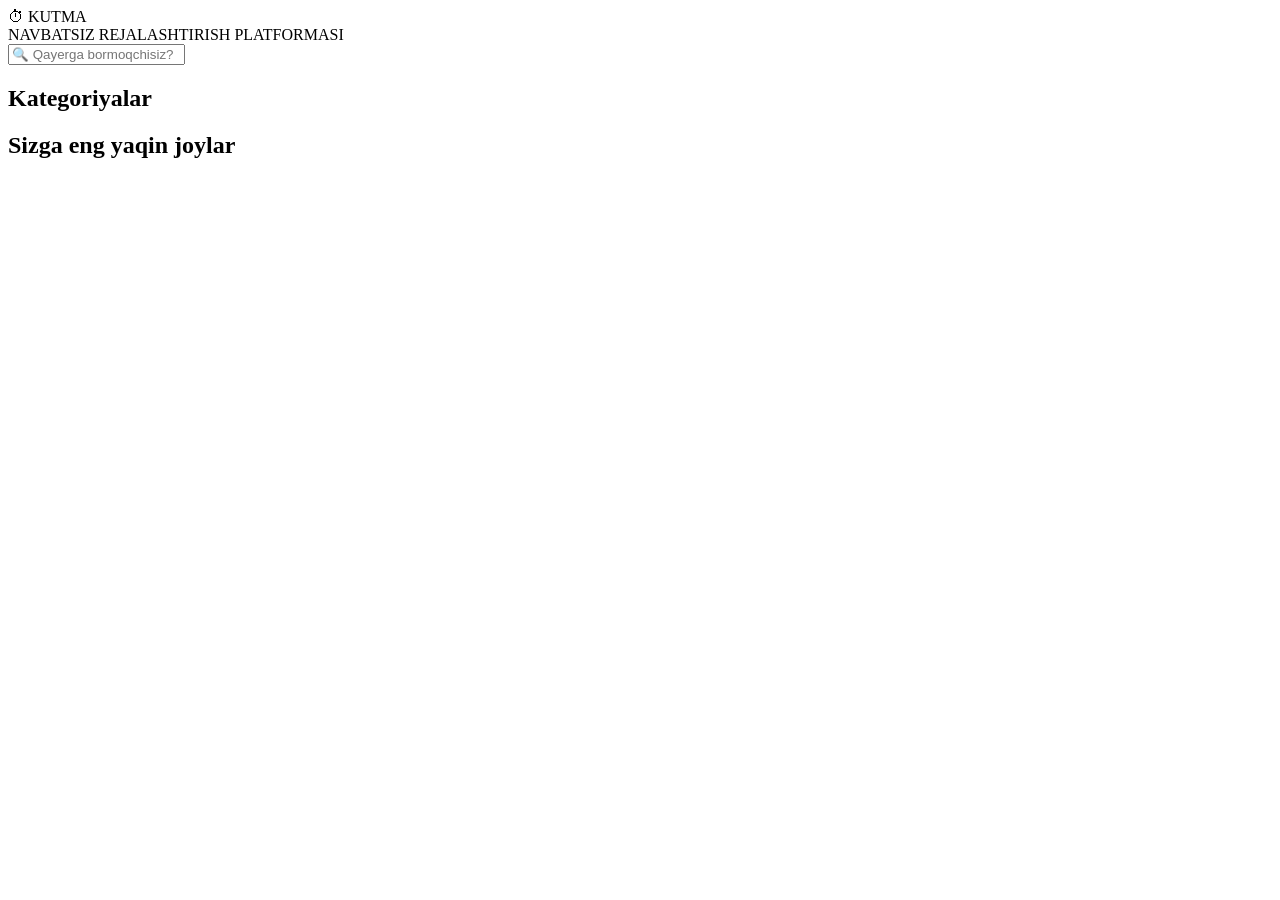
==== index.html @ e5842787 "Add files via upload" ====
<!DOCTYPE html>
<html lang="uz">
<head>
  <meta charset="UTF-8">
  <meta name="viewport" content="width=device-width, initial-scale=1.0">
  <title>KUTMA — Navbatsiz rejalashtirish platformasi</title>
  <link rel="stylesheet" href="style.css">
</head>
<body>
  <div class="ilova">
    <header class="sarlavha">
      <div class="logo">⏱ KUTMA</div>
      <div class="logo-izoh">NAVBATSIZ REJALASHTIRISH PLATFORMASI</div>
      <input id="qidiruv" class="qidiruv" type="text" placeholder="🔍 Qayerga bormoqchisiz?">
    </header>

    <section class="bolim">
      <h2>Kategoriyalar</h2>
      <div id="kategoriyalar" class="kategoriyalar"></div>
    </section>

    <section class="bolim">
      <h2>Sizga eng yaqin joylar</h2>
      <div id="joylar"></div>
    </section>
  </div>

  <script src="data.js"></script>
  <script src="app.js"></script>
</body>
</html>
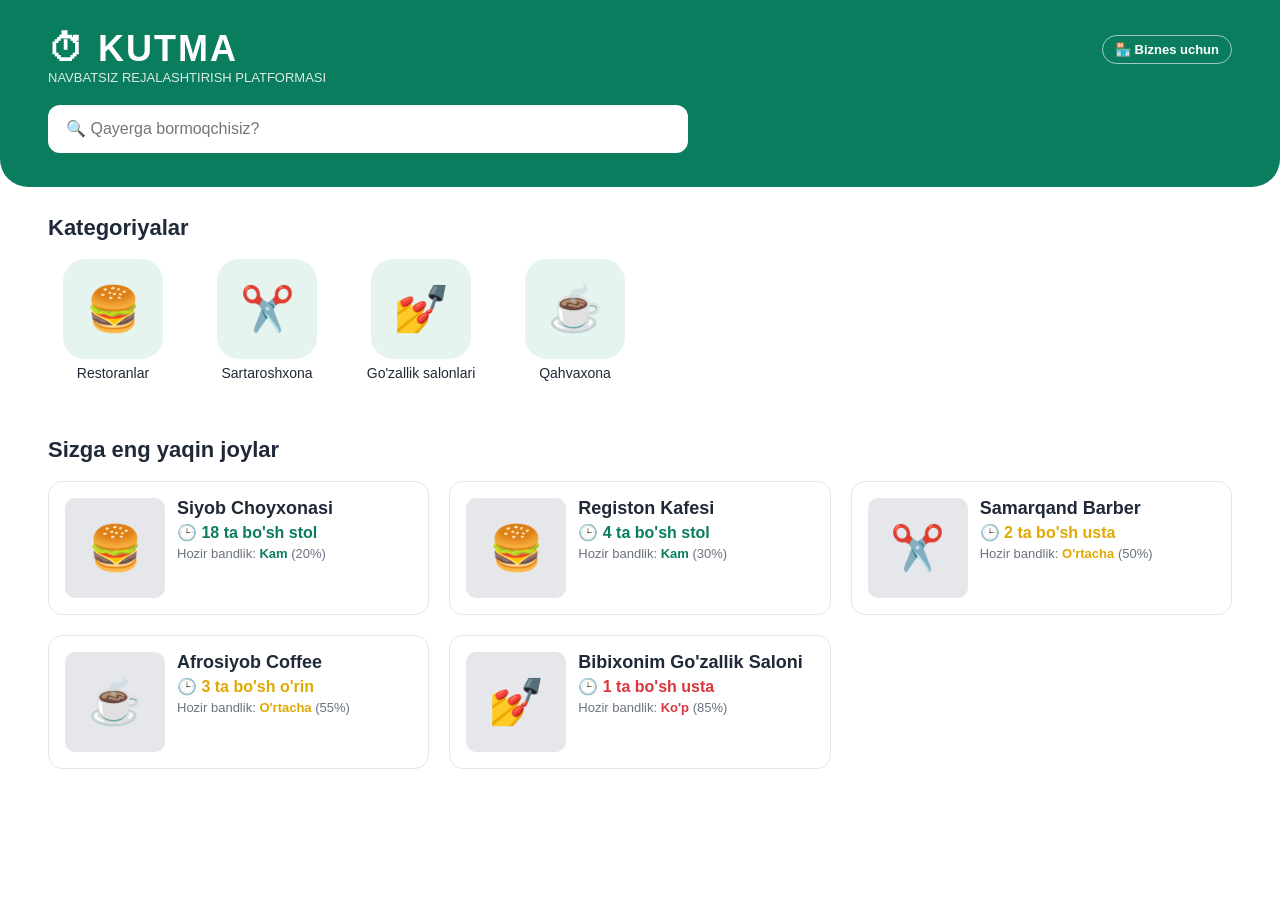
==== commit 82780be5: "Rename index.html to index.html" ====
--- a/index.html
+++ b/index.html
@@ -9,7 +9,10 @@
 <body>
   <div class="ilova">
     <header class="sarlavha">
-      <div class="logo">⏱ KUTMA</div>
+      <div class="sarlavha-qator">
+        <div class="logo">⏱ KUTMA</div>
+        <a class="biznes-havola" href="admin.html">🏪 Biznes uchun</a>
+      </div>
       <div class="logo-izoh">NAVBATSIZ REJALASHTIRISH PLATFORMASI</div>
       <input id="qidiruv" class="qidiruv" type="text" placeholder="🔍 Qayerga bormoqchisiz?">
     </header>
--- a/style.css
+++ b/style.css
@@ -0,0 +1,256 @@
+:root {
+  --yashil: #0b7d5f;
+  --yashil-toq: #075e47;
+  --yashil-och: #e6f4ef;
+  --sariq: #e0a800;
+  --qizil: #d9363e;
+  --kulrang: #6b7280;
+  --fon: #f3f7f5;
+}
+
+* { box-sizing: border-box; margin: 0; padding: 0; }
+
+body {
+  font-family: "Segoe UI", Roboto, Arial, sans-serif;
+  background: var(--fon);
+  color: #1f2937;
+}
+
+.ilova {
+  max-width: 480px;
+  margin: 0 auto;
+  min-height: 100vh;
+  background: #fff;
+  padding-bottom: 90px;
+}
+
+/* Sarlavha */
+.sarlavha {
+  background: var(--yashil);
+  color: #fff;
+  padding: 18px 16px 20px;
+  border-radius: 0 0 20px 20px;
+}
+.logo { font-size: 26px; font-weight: 800; letter-spacing: 2px; }
+.logo-izoh { font-size: 11px; opacity: .85; margin-bottom: 14px; }
+
+.qidiruv {
+  width: 100%;
+  padding: 12px 14px;
+  border: none;
+  border-radius: 12px;
+  font-size: 15px;
+  outline: none;
+}
+
+/* Bo'limlar */
+.bolim { padding: 16px; }
+.bolim h2 { font-size: 17px; margin-bottom: 12px; }
+
+/* Kategoriyalar */
+.kategoriyalar { display: flex; gap: 10px; overflow-x: auto; }
+.kategoriya {
+  flex: 0 0 80px;
+  text-align: center;
+  cursor: pointer;
+  font-size: 11px;
+}
+.kategoriya .belgi {
+  width: 64px; height: 64px;
+  margin: 0 auto 6px;
+  display: flex; align-items: center; justify-content: center;
+  font-size: 30px;
+  background: var(--yashil-och);
+  border-radius: 16px;
+  border: 2px solid transparent;
+}
+.kategoriya.faol .belgi { border-color: var(--yashil); }
+
+/* Joy kartochkasi */
+.karta {
+  display: flex;
+  gap: 12px;
+  padding: 12px;
+  margin-bottom: 12px;
+  border: 1px solid #e5e7eb;
+  border-radius: 14px;
+  cursor: pointer;
+  text-decoration: none;
+  color: inherit;
+  transition: .2s;
+}
+.karta:hover { border-color: var(--yashil); background: var(--yashil-och); }
+.karta-rasm {
+  width: 80px; height: 80px;
+  border-radius: 10px;
+  background: #e5e7eb;
+  display: flex; align-items: center; justify-content: center;
+  font-size: 34px;
+  flex-shrink: 0;
+}
+.karta h3 { font-size: 16px; margin-bottom: 4px; }
+.karta .bosh { font-weight: 600; margin-bottom: 4px; }
+.karta .izoh { font-size: 13px; color: var(--kulrang); }
+
+.kam { color: var(--yashil); }
+.ortacha { color: var(--sariq); }
+.kop { color: var(--qizil); }
+
+/* Joy sahifasi */
+.orqaga { color: #fff; text-decoration: none; font-size: 22px; }
+.joy-rasm {
+  height: 170px;
+  background: #e5e7eb;
+  display: flex; align-items: center; justify-content: center;
+  font-size: 70px;
+}
+.blok {
+  border: 1px solid #e5e7eb;
+  border-radius: 14px;
+  padding: 14px;
+  margin-bottom: 14px;
+}
+.blok h3 { font-size: 16px; margin-bottom: 10px; display: flex; justify-content: space-between; }
+
+.menyu-qator {
+  display: flex; justify-content: space-between;
+  padding: 10px 0;
+  border-bottom: 1px solid #f0f0f0;
+}
+.menyu-qator:last-child { border-bottom: none; }
+.holat-bor { color: var(--yashil); font-weight: 600; }
+.holat-yoq { color: var(--qizil); font-weight: 600; }
+
+.tugma {
+  display: block;
+  width: 100%;
+  padding: 15px;
+  background: var(--yashil);
+  color: #fff;
+  border: none;
+  border-radius: 14px;
+  font-size: 17px;
+  font-weight: 700;
+  text-align: center;
+  text-decoration: none;
+  cursor: pointer;
+}
+.tugma:hover { background: var(--yashil-toq); }
+.tugma small { display: block; font-weight: 400; font-size: 12px; opacity: .85; }
+
+.pastki {
+  position: fixed;
+  bottom: 0; left: 50%;
+  transform: translateX(-50%);
+  width: 100%; max-width: 480px;
+  padding: 12px 16px;
+  background: #fff;
+  border-top: 1px solid #e5e7eb;
+}
+
+/* ===== Noutbuk va kompyuter uchun (ekran 900px dan keng) ===== */
+@media (min-width: 900px) {
+  body { background: var(--fon); }
+  .ilova {
+    max-width: 1280px;
+    box-shadow: 0 0 30px rgba(0,0,0,.06);
+  }
+
+  .sarlavha {
+    padding: 28px 48px 34px;
+    border-radius: 0 0 28px 28px;
+  }
+  .logo { font-size: 36px; }
+  .logo-izoh { font-size: 13px; margin-bottom: 20px; }
+  .qidiruv { max-width: 640px; padding: 15px 18px; font-size: 16px; }
+  .orqaga { font-size: 20px; }
+
+  .bolim { padding: 28px 48px; }
+  .bolim h2 { font-size: 22px; margin-bottom: 18px; }
+
+  /* Kategoriyalar kattaroq */
+  .kategoriyalar { gap: 24px; overflow: visible; }
+  .kategoriya { flex: 0 0 130px; font-size: 14px; }
+  .kategoriya .belgi { width: 100px; height: 100px; font-size: 44px; border-radius: 22px; }
+
+  /* Joylar 3 ustunda */
+  #joylar {
+    display: grid;
+    grid-template-columns: repeat(3, 1fr);
+    gap: 20px;
+  }
+  .karta { margin-bottom: 0; padding: 16px; }
+  .karta-rasm { width: 100px; height: 100px; font-size: 44px; }
+  .karta h3 { font-size: 18px; }
+
+  /* Joy sahifasi: grafik va menyu yonma-yon */
+  .joy-rasm { height: 200px; font-size: 90px; }
+  .bloklar {
+    display: grid;
+    grid-template-columns: 3fr 2fr;
+    gap: 20px;
+    align-items: start;
+  }
+  .blok { padding: 20px; }
+
+  .pastki { max-width: 1280px; padding: 16px 48px; }
+  .pastki .tugma { max-width: 420px; margin-left: auto; }
+}
+
+/* O'rta ekranlar (planshet) — 2 ustun */
+@media (min-width: 900px) and (max-width: 1150px) {
+  #joylar { grid-template-columns: repeat(2, 1fr); }
+}
+
+/* ===== Sarlavhadagi "Biznes uchun" havolasi ===== */
+.sarlavha-qator { display: flex; justify-content: space-between; align-items: center; }
+.biznes-havola {
+  color: #fff; text-decoration: none; font-size: 13px; font-weight: 600;
+  border: 1px solid rgba(255,255,255,.6); padding: 6px 12px; border-radius: 20px;
+}
+.biznes-havola:hover { background: rgba(255,255,255,.15); }
+
+/* ===== ADMIN PANEL ===== */
+.admin { max-width: 1280px; margin: 0 auto; min-height: 100vh; background: #fff; }
+.admin .sarlavha { border-radius: 0; }
+.admin-tanlov {
+  padding: 10px 12px; border-radius: 10px; border: none;
+  font-size: 15px; margin-top: 6px; min-width: 260px;
+}
+.statlar { display: grid; grid-template-columns: repeat(3, 1fr); gap: 14px; margin-bottom: 18px; }
+.stat {
+  background: var(--yashil-och); border-radius: 14px; padding: 16px;
+}
+.stat .raqam { font-size: 28px; font-weight: 800; color: var(--yashil); }
+.stat .nomi { font-size: 13px; color: var(--kulrang); }
+
+.hisoblagich { display: flex; align-items: center; gap: 16px; }
+.hisoblagich button {
+  width: 48px; height: 48px; border-radius: 12px; border: none;
+  background: var(--yashil); color: #fff; font-size: 26px; cursor: pointer;
+}
+.hisoblagich button:hover { background: var(--yashil-toq); }
+.hisoblagich .son { font-size: 32px; font-weight: 800; min-width: 110px; text-align: center; }
+
+.almashtirgich {
+  padding: 6px 14px; border-radius: 20px; border: none; cursor: pointer;
+  font-weight: 600; font-size: 13px;
+}
+.almashtirgich.bor { background: var(--yashil-och); color: var(--yashil); }
+.almashtirgich.yoq { background: #fdecec; color: var(--qizil); }
+
+.xabar {
+  position: fixed; bottom: 24px; left: 50%; transform: translateX(-50%);
+  background: #1f2937; color: #fff; padding: 12px 20px; border-radius: 12px;
+  opacity: 0; transition: .3s; pointer-events: none;
+}
+.xabar.korin { opacity: 1; }
+
+@media (min-width: 900px) {
+  .admin .bolim { padding: 28px 48px; }
+  .admin-grid { display: grid; grid-template-columns: 1fr 1fr; gap: 20px; align-items: start; }
+}
+@media (max-width: 600px) {
+  .statlar { grid-template-columns: 1fr 1fr 1fr; gap: 8px; }
+  .stat .raqam { font-size: 20px; }
+}
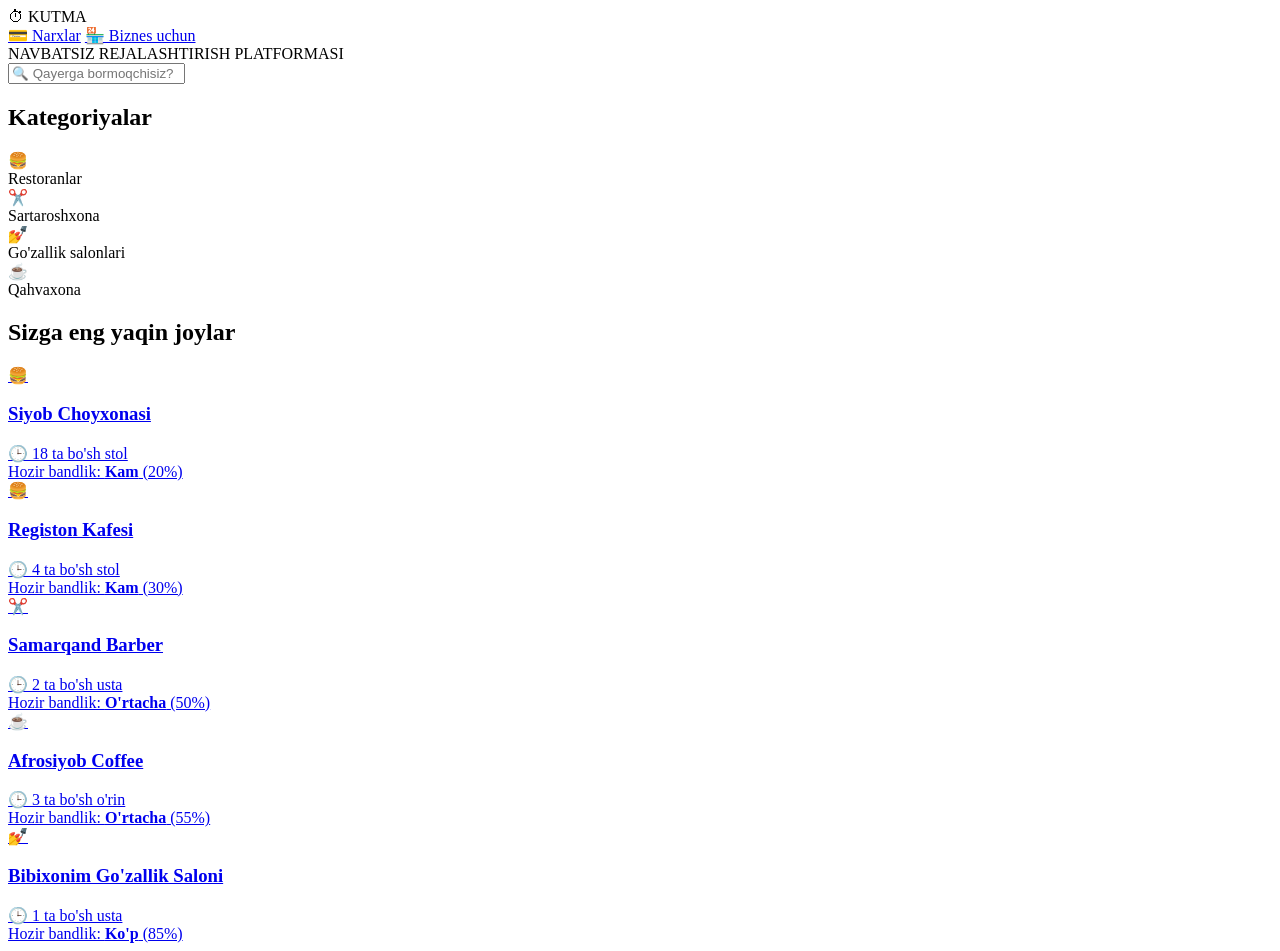
==== commit 11657459: "Update index.html" ====
--- a/index.html
+++ b/index.html
@@ -11,7 +11,10 @@
     <header class="sarlavha">
       <div class="sarlavha-qator">
         <div class="logo">⏱ KUTMA</div>
-        <a class="biznes-havola" href="admin.html">🏪 Biznes uchun</a>
+        <div>
+          <a class="biznes-havola" href="pricing.html">💳 Narxlar</a>
+          <a class="biznes-havola" href="admin.html">🏪 Biznes uchun</a>
+        </div>
       </div>
       <div class="logo-izoh">NAVBATSIZ REJALASHTIRISH PLATFORMASI</div>
       <input id="qidiruv" class="qidiruv" type="text" placeholder="🔍 Qayerga bormoqchisiz?">
--- a/style.css
+++ b/style.css
@@ -1,256 +1,19 @@
-:root {
-  --yashil: #0b7d5f;
-  --yashil-toq: #075e47;
-  --yashil-och: #e6f4ef;
-  --sariq: #e0a800;
-  --qizil: #d9363e;
-  --kulrang: #6b7280;
-  --fon: #f3f7f5;
+/* ===== NARXLAR SAHIFASI ===== */
+.narx-grid { display: grid; grid-template-columns: 1fr; gap: 16px; }
+.narx-karta {
+  border: 2px solid #e5e7eb; border-radius: 18px; padding: 22px;
+  text-align: center; background: #fff;
 }
-
-* { box-sizing: border-box; margin: 0; padding: 0; }
-
-body {
-  font-family: "Segoe UI", Roboto, Arial, sans-serif;
-  background: var(--fon);
-  color: #1f2937;
+.narx-karta.asosiy { border-color: var(--yashil); background: var(--yashil-och); }
+.narx-belgi { font-size: 44px; margin-bottom: 6px; }
+.belgi-yozuv {
+  display: inline-block; background: var(--yashil); color: #fff;
+  padding: 4px 14px; border-radius: 20px; font-size: 12px; font-weight: 700; margin-bottom: 10px;
 }
-
-.ilova {
-  max-width: 480px;
-  margin: 0 auto;
-  min-height: 100vh;
-  background: #fff;
-  padding-bottom: 90px;
+.narx-karta h3 { font-size: 17px; margin-bottom: 8px; }
+.narx { font-size: 30px; font-weight: 800; color: var(--yashil); margin: 8px 0; }
+.narx span { font-size: 15px; font-weight: 500; color: var(--kulrang); }
+.narx-karta ul { list-style: none; text-align: left; margin: 14px 0 18px; line-height: 1.9; }
+@media (min-width: 900px) {
+  .narx-grid { grid-template-columns: 1fr 1fr; gap: 24px; }
 }
-
-/* Sarlavha */
-.sarlavha {
-  background: var(--yashil);
-  color: #fff;
-  padding: 18px 16px 20px;
-  border-radius: 0 0 20px 20px;
-}
-.logo { font-size: 26px; font-weight: 800; letter-spacing: 2px; }
-.logo-izoh { font-size: 11px; opacity: .85; margin-bottom: 14px; }
-
-.qidiruv {
-  width: 100%;
-  padding: 12px 14px;
-  border: none;
-  border-radius: 12px;
-  font-size: 15px;
-  outline: none;
-}
-
-/* Bo'limlar */
-.bolim { padding: 16px; }
-.bolim h2 { font-size: 17px; margin-bottom: 12px; }
-
-/* Kategoriyalar */
-.kategoriyalar { display: flex; gap: 10px; overflow-x: auto; }
-.kategoriya {
-  flex: 0 0 80px;
-  text-align: center;
-  cursor: pointer;
-  font-size: 11px;
-}
-.kategoriya .belgi {
-  width: 64px; height: 64px;
-  margin: 0 auto 6px;
-  display: flex; align-items: center; justify-content: center;
-  font-size: 30px;
-  background: var(--yashil-och);
-  border-radius: 16px;
-  border: 2px solid transparent;
-}
-.kategoriya.faol .belgi { border-color: var(--yashil); }
-
-/* Joy kartochkasi */
-.karta {
-  display: flex;
-  gap: 12px;
-  padding: 12px;
-  margin-bottom: 12px;
-  border: 1px solid #e5e7eb;
-  border-radius: 14px;
-  cursor: pointer;
-  text-decoration: none;
-  color: inherit;
-  transition: .2s;
-}
-.karta:hover { border-color: var(--yashil); background: var(--yashil-och); }
-.karta-rasm {
-  width: 80px; height: 80px;
-  border-radius: 10px;
-  background: #e5e7eb;
-  display: flex; align-items: center; justify-content: center;
-  font-size: 34px;
-  flex-shrink: 0;
-}
-.karta h3 { font-size: 16px; margin-bottom: 4px; }
-.karta .bosh { font-weight: 600; margin-bottom: 4px; }
-.karta .izoh { font-size: 13px; color: var(--kulrang); }
-
-.kam { color: var(--yashil); }
-.ortacha { color: var(--sariq); }
-.kop { color: var(--qizil); }
-
-/* Joy sahifasi */
-.orqaga { color: #fff; text-decoration: none; font-size: 22px; }
-.joy-rasm {
-  height: 170px;
-  background: #e5e7eb;
-  display: flex; align-items: center; justify-content: center;
-  font-size: 70px;
-}
-.blok {
-  border: 1px solid #e5e7eb;
-  border-radius: 14px;
-  padding: 14px;
-  margin-bottom: 14px;
-}
-.blok h3 { font-size: 16px; margin-bottom: 10px; display: flex; justify-content: space-between; }
-
-.menyu-qator {
-  display: flex; justify-content: space-between;
-  padding: 10px 0;
-  border-bottom: 1px solid #f0f0f0;
-}
-.menyu-qator:last-child { border-bottom: none; }
-.holat-bor { color: var(--yashil); font-weight: 600; }
-.holat-yoq { color: var(--qizil); font-weight: 600; }
-
-.tugma {
-  display: block;
-  width: 100%;
-  padding: 15px;
-  background: var(--yashil);
-  color: #fff;
-  border: none;
-  border-radius: 14px;
-  font-size: 17px;
-  font-weight: 700;
-  text-align: center;
-  text-decoration: none;
-  cursor: pointer;
-}
-.tugma:hover { background: var(--yashil-toq); }
-.tugma small { display: block; font-weight: 400; font-size: 12px; opacity: .85; }
-
-.pastki {
-  position: fixed;
-  bottom: 0; left: 50%;
-  transform: translateX(-50%);
-  width: 100%; max-width: 480px;
-  padding: 12px 16px;
-  background: #fff;
-  border-top: 1px solid #e5e7eb;
-}
-
-/* ===== Noutbuk va kompyuter uchun (ekran 900px dan keng) ===== */
-@media (min-width: 900px) {
-  body { background: var(--fon); }
-  .ilova {
-    max-width: 1280px;
-    box-shadow: 0 0 30px rgba(0,0,0,.06);
-  }
-
-  .sarlavha {
-    padding: 28px 48px 34px;
-    border-radius: 0 0 28px 28px;
-  }
-  .logo { font-size: 36px; }
-  .logo-izoh { font-size: 13px; margin-bottom: 20px; }
-  .qidiruv { max-width: 640px; padding: 15px 18px; font-size: 16px; }
-  .orqaga { font-size: 20px; }
-
-  .bolim { padding: 28px 48px; }
-  .bolim h2 { font-size: 22px; margin-bottom: 18px; }
-
-  /* Kategoriyalar kattaroq */
-  .kategoriyalar { gap: 24px; overflow: visible; }
-  .kategoriya { flex: 0 0 130px; font-size: 14px; }
-  .kategoriya .belgi { width: 100px; height: 100px; font-size: 44px; border-radius: 22px; }
-
-  /* Joylar 3 ustunda */
-  #joylar {
-    display: grid;
-    grid-template-columns: repeat(3, 1fr);
-    gap: 20px;
-  }
-  .karta { margin-bottom: 0; padding: 16px; }
-  .karta-rasm { width: 100px; height: 100px; font-size: 44px; }
-  .karta h3 { font-size: 18px; }
-
-  /* Joy sahifasi: grafik va menyu yonma-yon */
-  .joy-rasm { height: 200px; font-size: 90px; }
-  .bloklar {
-    display: grid;
-    grid-template-columns: 3fr 2fr;
-    gap: 20px;
-    align-items: start;
-  }
-  .blok { padding: 20px; }
-
-  .pastki { max-width: 1280px; padding: 16px 48px; }
-  .pastki .tugma { max-width: 420px; margin-left: auto; }
-}
-
-/* O'rta ekranlar (planshet) — 2 ustun */
-@media (min-width: 900px) and (max-width: 1150px) {
-  #joylar { grid-template-columns: repeat(2, 1fr); }
-}
-
-/* ===== Sarlavhadagi "Biznes uchun" havolasi ===== */
-.sarlavha-qator { display: flex; justify-content: space-between; align-items: center; }
-.biznes-havola {
-  color: #fff; text-decoration: none; font-size: 13px; font-weight: 600;
-  border: 1px solid rgba(255,255,255,.6); padding: 6px 12px; border-radius: 20px;
-}
-.biznes-havola:hover { background: rgba(255,255,255,.15); }
-
-/* ===== ADMIN PANEL ===== */
-.admin { max-width: 1280px; margin: 0 auto; min-height: 100vh; background: #fff; }
-.admin .sarlavha { border-radius: 0; }
-.admin-tanlov {
-  padding: 10px 12px; border-radius: 10px; border: none;
-  font-size: 15px; margin-top: 6px; min-width: 260px;
-}
-.statlar { display: grid; grid-template-columns: repeat(3, 1fr); gap: 14px; margin-bottom: 18px; }
-.stat {
-  background: var(--yashil-och); border-radius: 14px; padding: 16px;
-}
-.stat .raqam { font-size: 28px; font-weight: 800; color: var(--yashil); }
-.stat .nomi { font-size: 13px; color: var(--kulrang); }
-
-.hisoblagich { display: flex; align-items: center; gap: 16px; }
-.hisoblagich button {
-  width: 48px; height: 48px; border-radius: 12px; border: none;
-  background: var(--yashil); color: #fff; font-size: 26px; cursor: pointer;
-}
-.hisoblagich button:hover { background: var(--yashil-toq); }
-.hisoblagich .son { font-size: 32px; font-weight: 800; min-width: 110px; text-align: center; }
-
-.almashtirgich {
-  padding: 6px 14px; border-radius: 20px; border: none; cursor: pointer;
-  font-weight: 600; font-size: 13px;
-}
-.almashtirgich.bor { background: var(--yashil-och); color: var(--yashil); }
-.almashtirgich.yoq { background: #fdecec; color: var(--qizil); }
-
-.xabar {
-  position: fixed; bottom: 24px; left: 50%; transform: translateX(-50%);
-  background: #1f2937; color: #fff; padding: 12px 20px; border-radius: 12px;
-  opacity: 0; transition: .3s; pointer-events: none;
-}
-.xabar.korin { opacity: 1; }
-
-@media (min-width: 900px) {
-  .admin .bolim { padding: 28px 48px; }
-  .admin-grid { display: grid; grid-template-columns: 1fr 1fr; gap: 20px; align-items: start; }
-}
-@media (max-width: 600px) {
-  .statlar { grid-template-columns: 1fr 1fr 1fr; gap: 8px; }
-  .stat .raqam { font-size: 20px; }
-}
